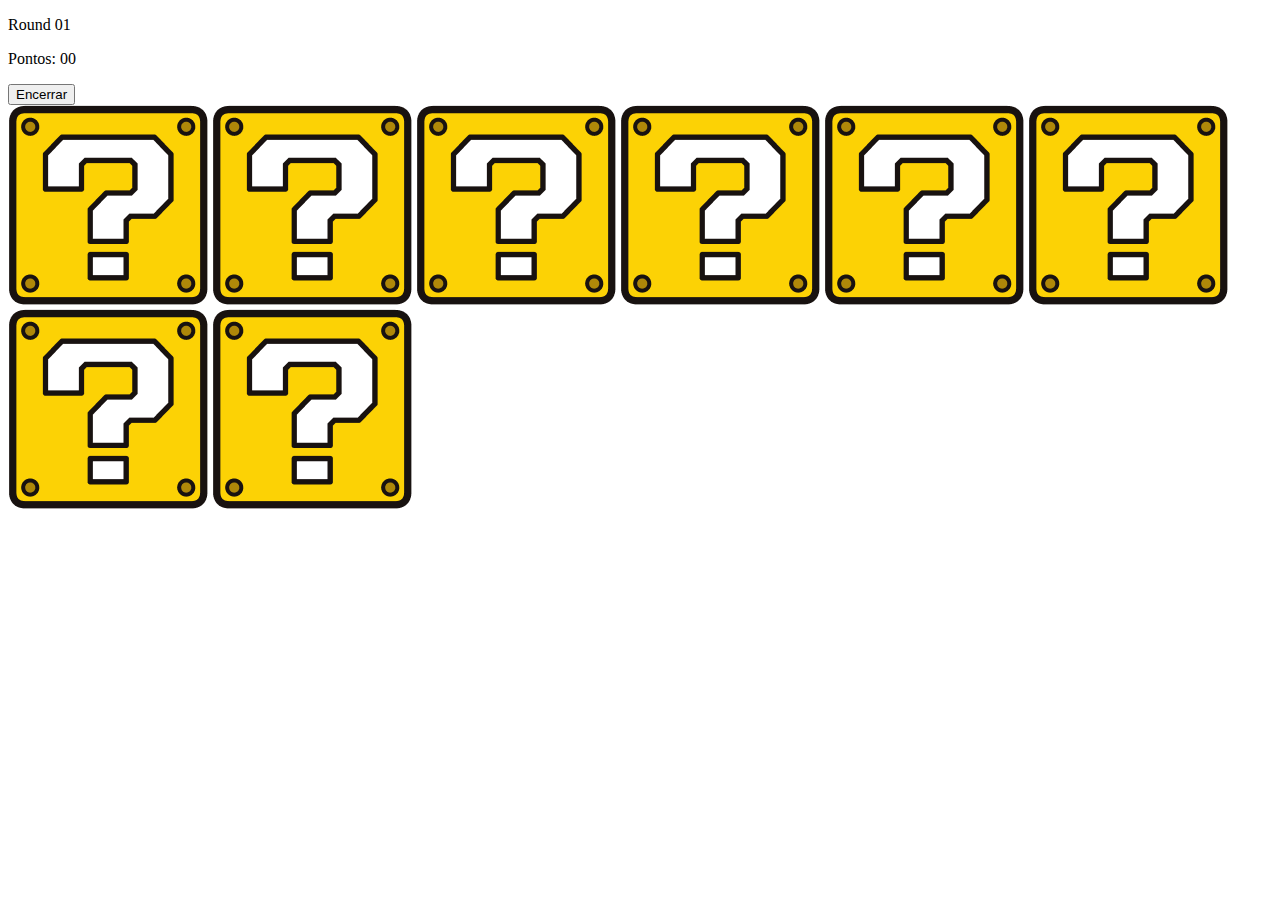
==== jogo.html @ 7699e4b9 "criação do html" ====
<!DOCTYPE html>
<html lang="pt-BR">
<head>
    <meta charset="UTF-8">
    <meta http-equiv="X-UA-Compatible" content="IE=edge">
    <meta name="viewport" content="width=device-width, initial-scale=1.0">
    <title>Maratona - Programar para Evoluir</title>
</head>
<body>
    <header>
        <p>Round <span>01</span> </p>
        <p>Pontos: <span>00</span> </p>
        <button>Encerrar</button>
    </header>

    <main>
        <img src="src/img/QuestionBlock.png" alt="Card do Jogo">
        <img src="src/img/QuestionBlock.png" alt="Card do Jogo">
        <img src="src/img/QuestionBlock.png" alt="Card do Jogo">
        <img src="src/img/QuestionBlock.png" alt="Card do Jogo">
        <img src="src/img/QuestionBlock.png" alt="Card do Jogo">
        <img src="src/img/QuestionBlock.png" alt="Card do Jogo">
        <img src="src/img/QuestionBlock.png" alt="Card do Jogo">
        <img src="src/img/QuestionBlock.png" alt="Card do Jogo">
    </main>


    
</body>
</html>
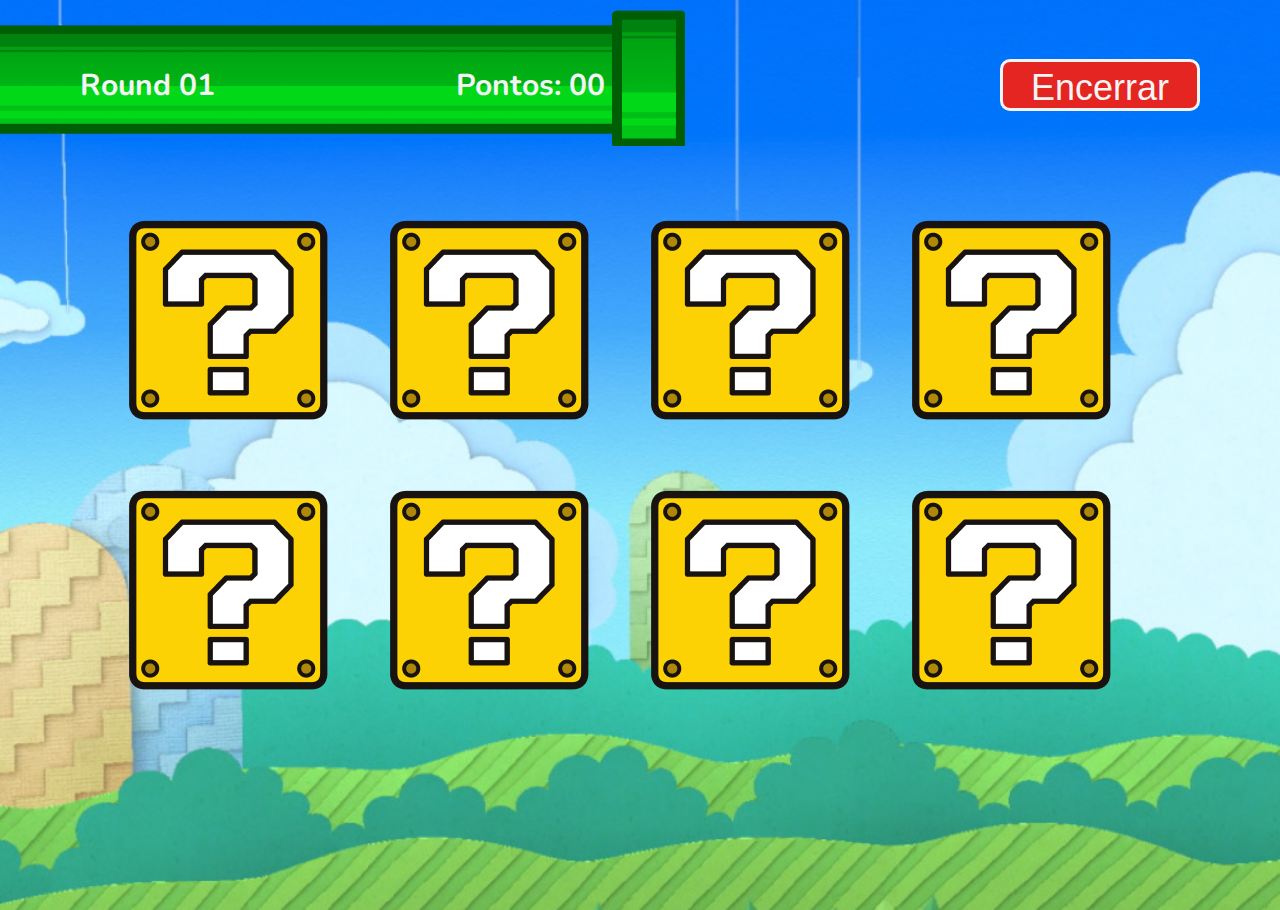
==== commit 1c015e74: "atualização CSS" ====
--- a/jogo.html
+++ b/jogo.html
@@ -4,12 +4,16 @@
     <meta charset="UTF-8">
     <meta http-equiv="X-UA-Compatible" content="IE=edge">
     <meta name="viewport" content="width=device-width, initial-scale=1.0">
+    <link rel="stylesheet" href="css/reset.css">
+    <link rel="stylesheet" href="css/jogo.css">
     <title>Maratona - Programar para Evoluir</title>
 </head>
 <body>
     <header>
-        <p>Round <span>01</span> </p>
-        <p>Pontos: <span>00</span> </p>
+        <div>
+            <p>Round <span>01</span> </p>
+            <p>Pontos: <span>00</span> </p>
+        </div> 
         <button>Encerrar</button>
     </header>
 
--- a/css/jogo.css
+++ b/css/jogo.css
@@ -0,0 +1,60 @@
+@import url('https://fonts.googleapis.com/css2?family=Nunito:wght@200;300;400;900&display=swap');
+
+body{
+    background-image: url('../src/img/bg.png');
+    background-repeat: no-repeat;
+    background-size: cover;
+    height: 100vh;
+    font-family: "Nunito", sans-serif;
+    
+ }
+
+ header{
+    display: flex;
+    justify-content: space-between;
+    align-items: center;
+    margin: 10px 0 60px;
+
+}
+
+header > div{
+    background-image: url("../src/img/Pipe.png");
+    width: 685px;
+    height: 150px;
+    background-repeat: no-repeat;
+    display: flex;
+    align-items: center;
+    justify-content: space-between;
+    font-weight: 700;
+    font-size: 30px;
+    color: #f4f4f4;
+    line-height: 55px;
+}
+
+header > div > p{
+    margin: 0 80px;
+}
+
+header > button {
+    background: #E52521;
+    border: 3px solid #f4f4f4;
+    border-radius: 10px;
+    width: 200px;
+    height: 52px;
+    font-weight: 400;
+    font-size: 36px;
+    line-height: 49px;
+    text-align: center;
+    color: #f4f4f4;
+    margin-right: 80px;
+}
+
+main{
+    display: grid;
+    grid-template-columns: auto auto auto auto;
+    margin: 0 auto;
+    width: 80%;
+    grid-column-gap: 20px;
+    grid-row-gap: 70px;
+
+}
